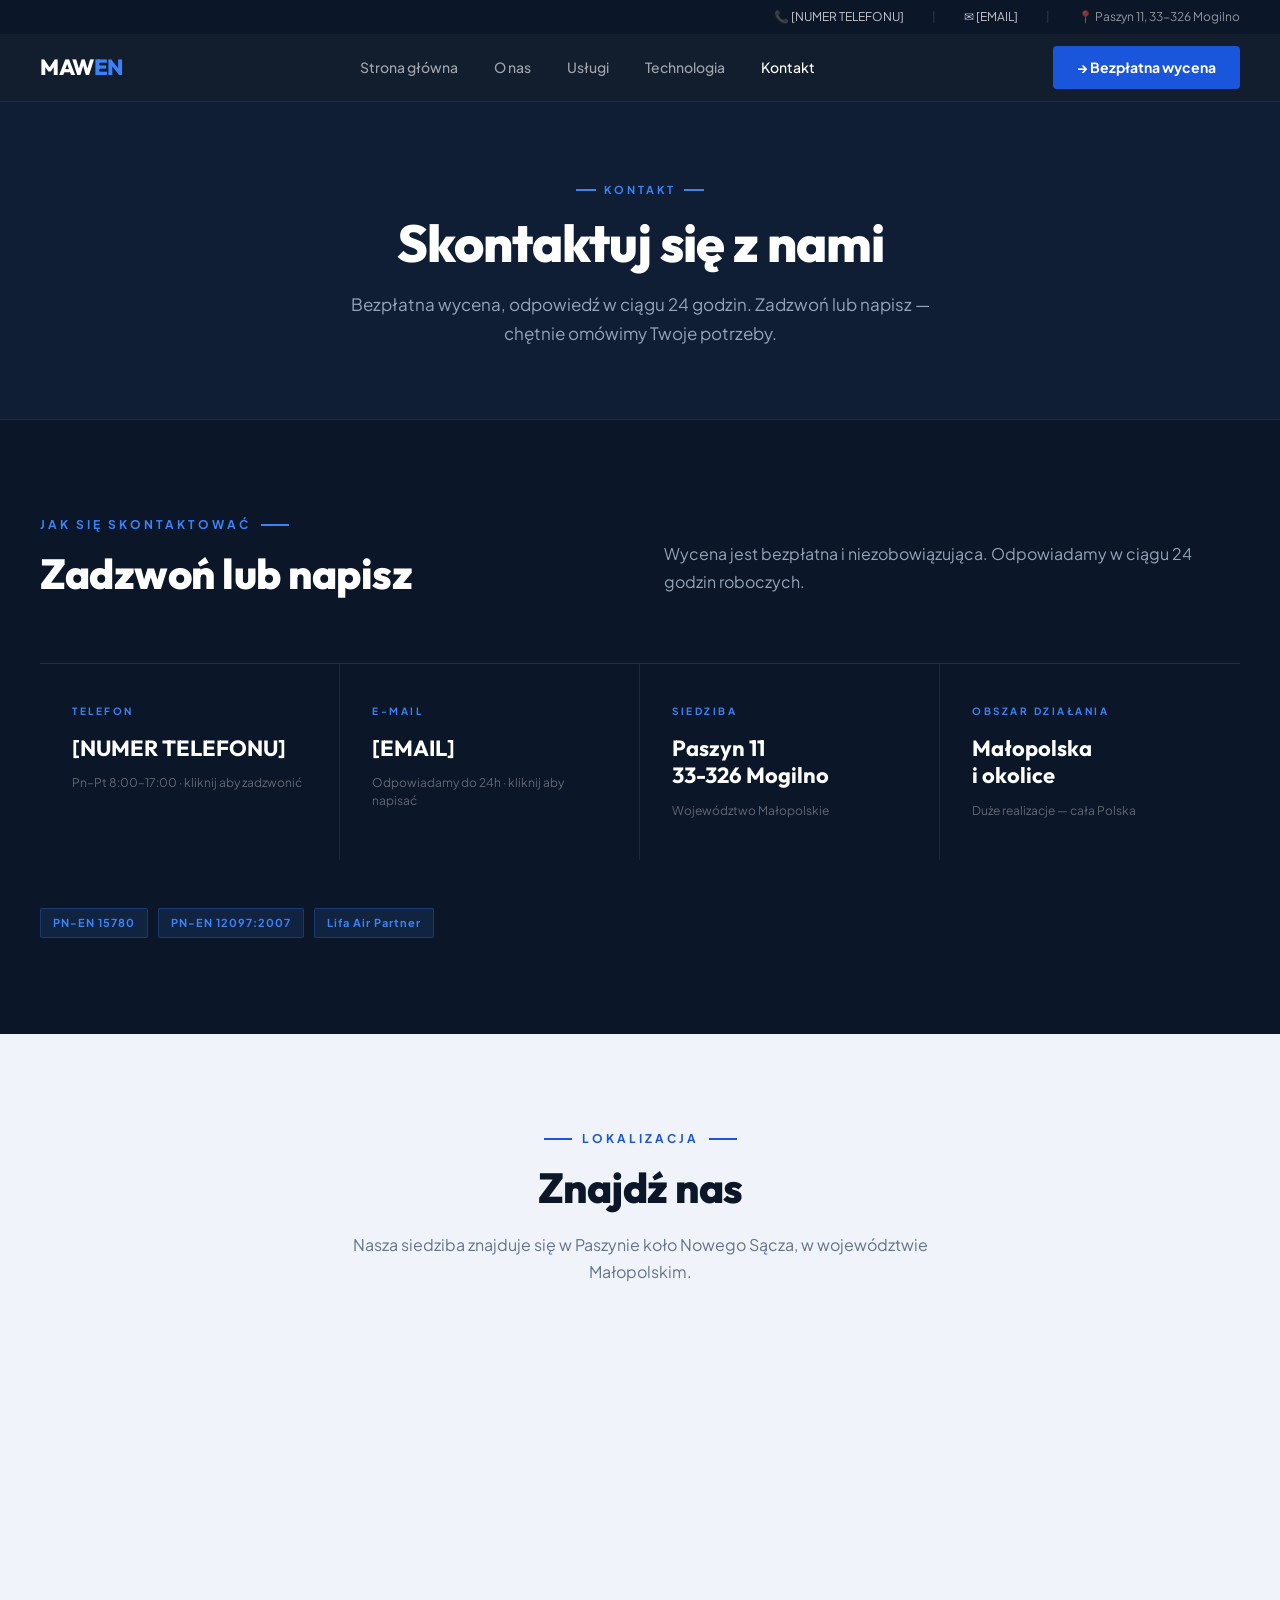
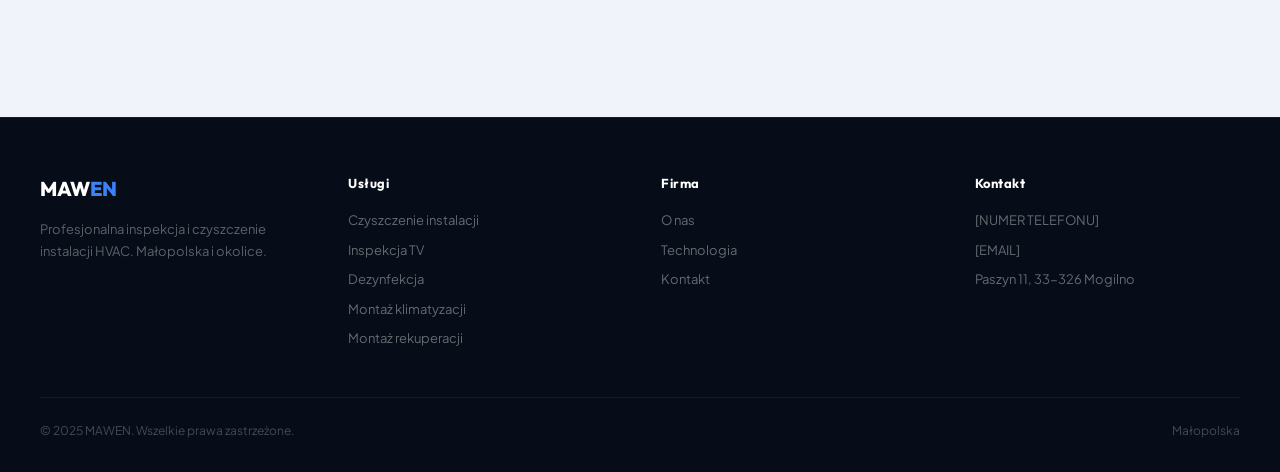
==== kontakt.html @ 99e50eed "Strona MAWEN — statyczna witryna pod GitHub Pages Made-with: Cursor" ====
<!DOCTYPE html>
<html lang="pl">
<head>
<meta charset="UTF-8">
<meta name="viewport" content="width=device-width, initial-scale=1.0">
<title>Kontakt — MAWEN HVAC</title>
<meta name="description" content="Skontaktuj się z MAWEN — bezpłatna wycena czyszczenia instalacji HVAC. Paszyn 11, 33-326 Mogilno. Odpowiadamy w ciągu 24 godzin.">
<link rel="preconnect" href="https://fonts.googleapis.com">
<link href="https://fonts.googleapis.com/css2?family=Outfit:wght@400;700;800;900&family=Plus+Jakarta+Sans:wght@400;500;600;700&display=swap" rel="stylesheet">
<link rel="icon" type="image/svg+xml" href="/favicon.svg">
<link rel="stylesheet" href="styles/site.css">
<style>
.map-wrap { border-radius: 4px; overflow: hidden; }
.map-wrap iframe { width: 100%; height: 400px; border: 0; display: block; }
</style>
</head>
<body>

<div class="topbar">
  <a href="tel:[NUMER TELEFONU]">📞 [NUMER TELEFONU]</a>
  <span class="topbar-sep">|</span>
  <a href="mailto:[EMAIL]">✉ [EMAIL]</a>
  <span class="topbar-sep">|</span>
  <span>📍 Paszyn 11, 33-326 Mogilno</span>
</div>
<nav class="navbar">
  <a href="index.html" class="nav-logo">MAW<span>EN</span></a>
  <div class="nav-links">
    <a href="index.html">Strona główna</a>
    <a href="o-nas.html">O nas</a>
    <a href="uslugi.html">Usługi</a>
    <a href="technologia.html">Technologia</a>
    <a href="kontakt.html" class="active">Kontakt</a>
  </div>
  <a href="#wycena" class="nav-cta">→ Bezpłatna wycena</a>
  <button class="hamburger" onclick="toggleMenu()" aria-label="Menu"><span></span><span></span><span></span></button>
</nav>
<div class="mobile-menu" id="mobile-menu">
  <a href="index.html">Strona główna</a><a href="o-nas.html">O nas</a><a href="uslugi.html">Usługi</a><a href="technologia.html">Technologia</a><a href="kontakt.html">Kontakt</a>
  <a href="#wycena" class="nav-cta">→ Bezpłatna wycena</a>
</div>

<div class="page-hero">
  <div class="page-hero-over">Kontakt</div>
  <h1>Skontaktuj się z nami</h1>
  <p>Bezpłatna wycena, odpowiedź w ciągu 24 godzin. Zadzwoń lub napisz — chętnie omówimy Twoje potrzeby.</p>
</div>

<!-- KONTAKT -->
<section id="wycena" class="section section-dark">
  <div class="section-header-2col" style="margin-bottom:64px">
    <div>
      <div class="section-label">Jak się skontaktować</div>
      <h2>Zadzwoń lub napisz</h2>
    </div>
    <p class="section-intro">Wycena jest bezpłatna i niezobowiązująca. Odpowiadamy w ciągu 24 godzin roboczych.</p>
  </div>

  <div class="kontakt-grid">
    <a href="tel:[NUMER TELEFONU]" class="kontakt-card">
      <div class="kontakt-card-tag">Telefon</div>
      <div class="kontakt-card-val">[NUMER TELEFONU]</div>
      <div class="kontakt-card-hint">Pn–Pt 8:00–17:00 · kliknij aby zadzwonić</div>
    </a>
    <a href="mailto:[EMAIL]?subject=Zapytanie%20o%20wycenę%20HVAC" class="kontakt-card">
      <div class="kontakt-card-tag">E-mail</div>
      <div class="kontakt-card-val">[EMAIL]</div>
      <div class="kontakt-card-hint">Odpowiadamy do 24h · kliknij aby napisać</div>
    </a>
    <div class="kontakt-card kontakt-card--plain">
      <div class="kontakt-card-tag">Siedziba</div>
      <div class="kontakt-card-val">Paszyn 11<br>33-326 Mogilno</div>
      <div class="kontakt-card-hint">Województwo Małopolskie</div>
    </div>
    <div class="kontakt-card kontakt-card--plain">
      <div class="kontakt-card-tag">Obszar działania</div>
      <div class="kontakt-card-val">Małopolska<br>i okolice</div>
      <div class="kontakt-card-hint">Duże realizacje — cała Polska</div>
    </div>
  </div>

  <div class="kontakt-certs">
    <span class="cert-tag">PN-EN 15780</span>
    <span class="cert-tag">PN-EN 12097:2007</span>
    <span class="cert-tag">Lifa Air Partner</span>
  </div>
</section>

<!-- MAPA -->
<section class="section section-light" style="padding-bottom:0">
  <div class="section-label">Lokalizacja</div>
  <h2>Znajdź nas</h2>
  <p class="section-intro" style="margin-bottom:32px">Nasza siedziba znajduje się w Paszynie koło Nowego Sącza, w województwie Małopolskim.</p>
  <div class="map-wrap">
    <iframe
      src="https://www.google.com/maps/embed?pb=!1m18!1m12!1m3!1d19888.0!2d20.68!3d49.63!2m3!1f0!2f0!3f0!3m2!1i1024!2i768!4f13.1!3m3!1m2!1s0x473de537f058a38d%3A0xcb6159b46a26f0c6!2sPaszyn%2C+Polska!5e0!3m2!1spl!2spl!4v1"
      allowfullscreen=""
      loading="lazy"
      referrerpolicy="no-referrer-when-downgrade"
      title="Mapa - MAWEN Paszyn">
    </iframe>
  </div>
</section>

<div style="height:0"></div>

<footer>
  <div class="footer-top">
    <div class="footer-brand"><span class="nav-logo">MAW<span>EN</span></span><p>Profesjonalna inspekcja i czyszczenie instalacji HVAC. Małopolska i okolice.</p></div>
    <div class="footer-col"><h4>Usługi</h4><ul><li><a href="uslugi.html#czyszczenie">Czyszczenie instalacji</a></li><li><a href="uslugi.html#inspekcja">Inspekcja TV</a></li><li><a href="uslugi.html#dezynfekcja">Dezynfekcja</a></li><li><a href="uslugi.html#klimatyzacja">Montaż klimatyzacji</a></li><li><a href="uslugi.html#rekuperacja">Montaż rekuperacji</a></li></ul></div>
    <div class="footer-col"><h4>Firma</h4><ul><li><a href="o-nas.html">O nas</a></li><li><a href="technologia.html">Technologia</a></li><li><a href="kontakt.html">Kontakt</a></li></ul></div>
    <div class="footer-col"><h4>Kontakt</h4><ul><li><a href="tel:[NUMER TELEFONU]">[NUMER TELEFONU]</a></li><li><a href="mailto:[EMAIL]">[EMAIL]</a></li><li>Paszyn 11, 33-326 Mogilno</li></ul></div>
  </div>
  <div class="footer-bottom"><span>© 2025 MAWEN. Wszelkie prawa zastrzeżone.</span><span>Małopolska</span></div>
</footer>
<script>function toggleMenu(){document.getElementById('mobile-menu').classList.toggle('open');}</script>
</body>
</html>
---- styles/site.css ----
/* ===== RESET & BASE ===== */
*, *::before, *::after { box-sizing: border-box; margin: 0; padding: 0; }

:root {
  --navy:       #0b1628;
  --navy2:      #0f1e35;
  --blue:       #1a56db;
  --blue-light: #3b82f6;
  --accent:     #f59e0b;
  --white:      #ffffff;
  --gray:       #94a3b8;
  --light-bg:   #f0f4fa;
  --text-dark:  #0b1628;
  --text-muted: #64748b;
  --font-head:  'Outfit', sans-serif;
  --font-body:  'Plus Jakarta Sans', sans-serif;

  /* Globalny max-width kontenera */
  --max-w: 1200px;
  /* --cx = side padding który centruje treść względem max-w */
  --cx: max(24px, calc((100vw - var(--max-w)) / 2));
}

/* Szersze kontenery na dużych ekranach */
@media (min-width: 1920px) {
  :root { --max-w: 1440px; }
}
@media (min-width: 2400px) {
  :root { --max-w: 1680px; }
}

html { scroll-behavior: smooth; }
body {
  font-family: var(--font-body);
  background: var(--white);
  color: var(--text-dark);
  line-height: 1.5;
  overflow-x: hidden;
}
img { display: block; max-width: 100%; }
a { text-decoration: none; color: inherit; }

/* ===== TOPBAR ===== */
.topbar {
  background: var(--navy);
  padding: 8px var(--cx);
  display: flex;
  justify-content: flex-end;
  gap: 28px;
  align-items: center;
  font-size: 12px;
  color: rgba(255,255,255,0.55);
}
.topbar a { color: rgba(255,255,255,0.75); transition: color .2s; }
.topbar a:hover { color: #fff; }
.topbar-sep { color: rgba(255,255,255,0.15); }

/* ===== NAVBAR ===== */
.navbar {
  position: sticky;
  top: 0;
  z-index: 100;
  background: rgba(11,22,40,0.97);
  backdrop-filter: blur(12px);
  -webkit-backdrop-filter: blur(12px);
  border-bottom: 1px solid rgba(255,255,255,0.07);
  padding: 0 var(--cx);
  height: 68px;
  display: flex;
  align-items: center;
  justify-content: space-between;
}
.nav-logo {
  font-family: var(--font-head);
  font-size: 22px;
  font-weight: 800;
  letter-spacing: -0.5px;
  color: #fff;
}
.nav-logo span { color: var(--blue-light); }
.nav-links {
  display: flex;
  gap: 36px;
  font-size: 14px;
  font-weight: 500;
  color: rgba(255,255,255,0.6);
}
.nav-links a { transition: color .2s; }
.nav-links a:hover, .nav-links a.active { color: #fff; }
.nav-cta {
  background: var(--blue);
  color: #fff;
  font-family: var(--font-body);
  font-size: 14px;
  font-weight: 700;
  padding: 11px 24px;
  border: none;
  cursor: pointer;
  border-radius: 4px;
  transition: background .2s;
  display: inline-block;
}
.nav-cta:hover { background: #1d4ed8; color: #fff; }

/* Hamburger */
.hamburger {
  display: none;
  flex-direction: column;
  gap: 5px;
  cursor: pointer;
  padding: 4px;
  background: none;
  border: none;
}
.hamburger span { display: block; width: 24px; height: 2px; background: #fff; transition: all .3s; }
.mobile-menu {
  display: none;
  position: fixed;
  top: 68px; left: 0; right: 0;
  background: var(--navy);
  border-top: 1px solid rgba(255,255,255,0.1);
  padding: 24px 32px;
  flex-direction: column;
  gap: 20px;
  z-index: 99;
}
.mobile-menu.open { display: flex; }
.mobile-menu a { font-size: 16px; font-weight: 600; color: rgba(255,255,255,0.8); }
.mobile-menu .nav-cta { text-align: center; width: 100%; }

/* ===== HERO ===== */
.hero {
  position: relative;
  min-height: 680px;
  display: flex;
  align-items: center;
  justify-content: center;
  overflow: hidden;
}
.hero-bg {
  position: absolute;
  inset: 0;
  background-size: cover;
  background-position: center;
}
.hero-bg::before {
  content: '';
  position: absolute;
  inset: 0;
  background: linear-gradient(180deg, rgba(11,22,40,0.75) 0%, rgba(11,22,40,0.60) 50%, rgba(11,22,40,0.85) 100%);
}
.hero-bg::after {
  content: '';
  position: absolute;
  inset: 0;
  background-image: url("data:image/svg+xml,%3Csvg width='60' height='70' viewBox='0 0 60 70' fill='none' xmlns='http://www.w3.org/2000/svg'%3E%3Cpath d='M30 1L59 17.5V52.5L30 69L1 52.5V17.5L30 1Z' stroke='rgba(26%2C86%2C219%2C0.07)' stroke-width='1'/%3E%3C/svg%3E");
  background-size: 80px 92px;
}

.hero-content {
  position: relative;
  z-index: 2;
  width: 100%;
  max-width: 760px;
  padding: 100px 24px;
  text-align: center;
  display: flex;
  flex-direction: column;
  align-items: center;
}

.hero-badge {
  display: inline-flex;
  align-items: center;
  gap: 8px;
  background: rgba(26,86,219,0.15);
  border: 1px solid rgba(59,130,246,0.3);
  color: var(--blue-light);
  font-size: 11px;
  font-weight: 700;
  letter-spacing: 2px;
  text-transform: uppercase;
  padding: 6px 16px;
  border-radius: 2px;
  margin-bottom: 24px;
}
.hero-badge::before {
  content: '';
  width: 6px; height: 6px;
  border-radius: 50%;
  background: var(--blue-light);
  animation: blink 2s ease-in-out infinite;
}
@keyframes blink { 0%,100%{opacity:1} 50%{opacity:0.3} }

.hero h1 {
  font-family: var(--font-head);
  font-size: 54px;
  font-weight: 800;
  line-height: 1.0;
  letter-spacing: -1.5px;
  color: #fff;
  margin-bottom: 22px;
}
.hero h1 span { color: var(--blue-light); }
.hero-sub {
  font-size: 16px;
  color: rgba(255,255,255,0.65);
  line-height: 1.7;
  margin-bottom: 36px;
  max-width: 560px;
  text-align: center;
}
.hero-btns { display: flex; gap: 14px; align-items: center; flex-wrap: wrap; justify-content: center; }

/* ===== BUTTONS ===== */
.btn-primary {
  background: var(--blue);
  color: #fff;
  font-family: var(--font-body);
  font-size: 15px;
  font-weight: 700;
  padding: 14px 32px;
  border: none;
  cursor: pointer;
  border-radius: 4px;
  display: inline-flex;
  align-items: center;
  gap: 8px;
  transition: background .2s;
}
.btn-primary:hover { background: #1d4ed8; color: #fff; }

.btn-outline {
  background: transparent;
  color: rgba(255,255,255,0.8);
  font-family: var(--font-body);
  font-size: 15px;
  font-weight: 600;
  padding: 14px 28px;
  border: 1px solid rgba(255,255,255,0.25);
  cursor: pointer;
  border-radius: 4px;
  display: inline-flex;
  align-items: center;
  gap: 8px;
  transition: all .2s;
}
.btn-outline:hover { border-color: rgba(255,255,255,0.5); color: #fff; }

.btn-outline-dark {
  background: transparent;
  color: var(--blue);
  font-family: var(--font-body);
  font-size: 14px;
  font-weight: 700;
  padding: 12px 24px;
  border: 1px solid var(--blue);
  cursor: pointer;
  border-radius: 4px;
  display: inline-flex;
  align-items: center;
  gap: 8px;
  transition: all .2s;
}
.btn-outline-dark:hover { background: var(--blue); color: #fff; }

.btn-accent {
  background: var(--accent);
  color: #1a1a1a;
  font-family: var(--font-body);
  font-size: 15px;
  font-weight: 800;
  padding: 14px 32px;
  border: none;
  cursor: pointer;
  border-radius: 4px;
  display: inline-flex;
  align-items: center;
  gap: 8px;
  transition: background .2s;
}
.btn-accent:hover { background: #d97706; }

/* ===== STATS BAR ===== */
.stats-bar {
  background: var(--blue);
  padding: 0 var(--cx);
  display: grid;
  grid-template-columns: repeat(4, 1fr);
}
.stat-item {
  padding: 24px 0 24px 32px;
  border-right: 1px solid rgba(255,255,255,0.15);
  display: flex;
  align-items: center;
  gap: 16px;
}
.stat-item:first-child { padding-left: 0; }
.stat-item:last-child { border-right: none; }
.stat-num {
  font-family: var(--font-head);
  font-size: 28px;
  font-weight: 800;
  color: #fff;
  letter-spacing: -0.5px;
  white-space: nowrap;
}
.stat-label { font-size: 12px; font-weight: 500; color: rgba(255,255,255,0.7); line-height: 1.4; }

/* ===== SECTIONS ===== */
/* Sekcje używają --cx jako padding boczny — content automatycznie centruje się w max-w */
.section {
  padding: 96px var(--cx);
}
.section-dark  { background: var(--navy); color: #fff; }
.section-light { background: var(--light-bg); }
.section-white { background: #fff; }

.section-label {
  font-size: 12px;
  font-weight: 700;
  letter-spacing: 3px;
  text-transform: uppercase;
  color: var(--blue);
  margin-bottom: 16px;
  display: flex;
  align-items: center;
  justify-content: center;
  gap: 10px;
}
.section-label::before,
.section-label::after { content: ''; display: block; width: 28px; height: 2px; background: currentColor; }
.section-dark .section-label { color: var(--blue-light); }

.section h2 {
  font-family: var(--font-head);
  font-size: 42px;
  font-weight: 800;
  letter-spacing: -0.5px;
  margin: 0 auto 18px;
  line-height: 1.15;
  color: var(--text-dark);
  text-align: center;
  max-width: 760px;
}
.section-dark h2 { color: #fff; }
.section h2 span { color: var(--blue-light); }

.section-intro {
  font-size: 16px;
  color: var(--text-muted);
  margin: 0 auto 56px;
  max-width: 620px;
  line-height: 1.7;
  text-align: center;
}
.section-dark .section-intro { color: var(--gray); }

/* ===== FEATURE ROWS ===== */
.feature-rows { display: flex; flex-direction: column; }
.feature-row {
  display: grid;
  grid-template-columns: 64px 220px 1fr;
  gap: 32px;
  padding: 28px 0;
  border-bottom: 1px solid rgba(255,255,255,0.07);
  align-items: start;
}
.feature-row:first-child { border-top: 1px solid rgba(255,255,255,0.07); }
.feature-row-light { border-bottom-color: #e2e8f0; }
.feature-row-light:first-child { border-top-color: #e2e8f0; }
.feature-row-light:hover { background: rgba(26,86,219,0.02); }

.feature-num {
  font-family: var(--font-head);
  font-size: 11px;
  font-weight: 700;
  color: var(--blue-light);
  letter-spacing: 2px;
  padding-top: 3px;
}
.feature-row-light .feature-num { color: var(--blue); }

.feature-title {
  font-family: var(--font-head);
  font-size: 17px;
  font-weight: 700;
  color: #fff;
  line-height: 1.2;
}
.feature-row-light .feature-title { color: var(--text-dark); }

.feature-body { font-size: 13px; color: var(--gray); line-height: 1.7; }
.feature-row-light .feature-body { color: var(--text-muted); }

.feature-rows-2col .feature-row { grid-template-columns: 64px 1fr; }

/* ===== SERVICES OVERVIEW (strona główna) ===== */
.svc-list { display: flex; flex-direction: column; }
.svc-item {
  display: grid;
  grid-template-columns: 1fr auto;
  align-items: center;
  padding: 22px 0;
  border-bottom: 1px solid rgba(0,0,0,0.07);
  gap: 24px;
  cursor: pointer;
  transition: background .15s;
}
.svc-item:first-child { border-top: 1px solid rgba(0,0,0,0.07); }
.svc-item-dark { border-bottom-color: rgba(255,255,255,0.07); }
.svc-item-dark:first-child { border-top-color: rgba(255,255,255,0.07); }

.svc-item-left {
  display: grid;
  grid-template-columns: 44px 1fr;
  align-items: start;
  gap: 20px;
}
.svc-item-index {
  font-family: var(--font-head);
  font-size: 11px;
  font-weight: 700;
  color: var(--blue);
  letter-spacing: 2px;
  padding-top: 3px;
}
.svc-item-dark .svc-item-index { color: var(--blue-light); }
.svc-item-name {
  font-family: var(--font-head);
  font-size: 18px;
  font-weight: 700;
  color: var(--text-dark);
  margin-bottom: 4px;
}
.svc-item-dark .svc-item-name { color: #fff; }
.svc-item-desc { font-size: 13px; color: var(--text-muted); line-height: 1.6; }
.svc-item-dark .svc-item-desc { color: var(--gray); }
.svc-item-arrow {
  font-size: 13px;
  font-weight: 700;
  color: var(--blue);
  white-space: nowrap;
  opacity: 0;
  transition: opacity .2s;
}
.svc-item:hover .svc-item-arrow { opacity: 1; }
.svc-item-dark .svc-item-arrow { color: var(--blue-light); }

/* ===== SERVICE CARDS (podstrona usługi) ===== */
.svc-icon { font-size: 24px; margin-bottom: 10px; }

.svc-card h3 { font-family: var(--font-head); font-size: 16px; font-weight: 700; color: var(--text-dark); margin-bottom: 8px; }
.svc-card p { font-size: 13px; color: var(--text-muted); line-height: 1.65; }

.svc-card-dark h3 { font-family: var(--font-head); font-size: 16px; font-weight: 700; color: #fff; margin-bottom: 8px; }
.svc-card-dark p { font-size: 13px; color: var(--gray); line-height: 1.65; }

/* ===== GRIDS ===== */
.svc-grid   { display: grid; grid-template-columns: repeat(4, 1fr); gap: 20px; }
.svc-grid-3 { display: grid; grid-template-columns: repeat(3, 1fr); gap: 20px; }
.svc-grid-2 { display: grid; grid-template-columns: repeat(2, 1fr); gap: 20px; }

/* ===== VALUES (o-nas) ===== */
.values-list { display: flex; flex-direction: column; }
.value-row {
  display: grid;
  grid-template-columns: 220px 1fr;
  gap: 40px;
  padding: 24px 0;
  border-bottom: 1px solid rgba(255,255,255,0.07);
  align-items: start;
}
.value-row:first-child { border-top: 1px solid rgba(255,255,255,0.07); }
.value-head { font-family: var(--font-head); font-size: 16px; font-weight: 700; color: #fff; }
.value-head small {
  display: block;
  font-family: var(--font-body);
  font-size: 11px;
  font-weight: 700;
  letter-spacing: 2px;
  text-transform: uppercase;
  color: var(--blue-light);
  margin-bottom: 6px;
}
.value-text { font-size: 13px; color: var(--gray); line-height: 1.7; }

/* Objects - 2-col */
.obj-list { display: grid; grid-template-columns: 1fr 1fr; }
.obj-row { padding: 28px 0; border-bottom: 1px solid rgba(255,255,255,0.07); }
.obj-row:nth-child(odd)  { padding-right: 40px; border-right: 1px solid rgba(255,255,255,0.07); }
.obj-row:nth-child(even) { padding-left: 40px; }
.obj-row:nth-last-child(-n+2) { border-bottom: none; }
.obj-row-label { font-size: 11px; font-weight: 700; letter-spacing: 2px; text-transform: uppercase; color: var(--blue-light); margin-bottom: 8px; }
.obj-row h3 { font-family: var(--font-head); font-size: 18px; font-weight: 700; color: #fff; margin-bottom: 6px; }
.obj-row p { font-size: 13px; color: var(--gray); line-height: 1.6; }

/* ===== TECH SPECS (technologia) ===== */
.tech-rows { display: flex; flex-direction: column; margin-top: 8px; }
.tech-row {
  display: grid;
  grid-template-columns: 200px 1fr 1fr;
  gap: 32px;
  padding: 24px 0;
  border-bottom: 1px solid rgba(255,255,255,0.07);
  align-items: start;
}
.tech-row:first-child { border-top: 1px solid rgba(255,255,255,0.07); }
.tech-row-name { font-family: var(--font-head); font-size: 15px; font-weight: 700; color: #fff; display: flex; align-items: center; gap: 10px; }
.tech-row-name span { font-size: 20px; }
.tech-row-desc { font-size: 13px; color: var(--gray); line-height: 1.65; }
.tech-row-specs { list-style: none; display: flex; flex-direction: column; gap: 6px; }
.tech-row-specs li { font-size: 12px; color: rgba(255,255,255,0.45); display: flex; align-items: center; gap: 8px; }
.tech-row-specs li::before { content: ''; width: 4px; height: 4px; border-radius: 50%; background: var(--blue-light); flex-shrink: 0; }

/* ===== NORM ROWS ===== */
.norm-rows { display: flex; flex-direction: column; }
.norm-row {
  display: grid;
  grid-template-columns: 180px 1fr 1fr;
  gap: 48px;
  padding: 32px 0;
  border-bottom: 1px solid #e2e8f0;
  align-items: start;
}
.norm-row:first-child { border-top: 1px solid #e2e8f0; }
.norm-row-id { font-family: var(--font-head); font-size: 20px; font-weight: 800; color: var(--blue); letter-spacing: -0.3px; line-height: 1.2; }
.norm-row h3 { font-family: var(--font-head); font-size: 15px; font-weight: 700; color: var(--text-dark); margin-bottom: 8px; }
.norm-row p { font-size: 13px; color: var(--text-muted); line-height: 1.65; }

/* ===== STEPS ===== */
.steps {
  display: grid;
  grid-template-columns: repeat(4, 1fr);
  border-top: 1px solid rgba(0,0,0,0.08);
}
.steps::before { display: none; }
.step {
  padding: 28px 28px 28px 0;
  border-right: 1px solid rgba(0,0,0,0.08);
}
.step:last-child  { border-right: none; }
.step:first-child { padding-left: 0; }
.step:not(:first-child) { padding-left: 28px; }
.step-num {
  font-family: var(--font-head);
  font-size: 11px;
  font-weight: 700;
  letter-spacing: 3px;
  color: var(--blue);
  margin-bottom: 14px;
  display: block;
  background: none;
  border-radius: 0;
  width: auto; height: auto;
}
.step h3 { font-family: var(--font-head); font-size: 15px; font-weight: 700; color: var(--text-dark); margin-bottom: 8px; }
.step p  { font-size: 13px; color: var(--text-muted); line-height: 1.65; }

.section-dark .steps   { border-top-color: rgba(255,255,255,0.07); }
.section-dark .step    { border-right-color: rgba(255,255,255,0.07); }
.section-dark .step-num { color: var(--blue-light); }
.section-dark .step h3  { color: #fff; }
.section-dark .step p   { color: var(--gray); }
.section-white .steps  { border-top-color: #e2e8f0; }
.section-white .step   { border-right-color: #e2e8f0; }
.section-light .steps  { border-top-color: #dde6f0; }
.section-light .step   { border-right-color: #dde6f0; }

/* ===== SPLIT (pół-na-pół) ===== */
.split {
  display: grid;
  grid-template-columns: 1fr 1fr;
}
.split-img {
  background-size: cover;
  background-position: center;
  position: relative;
  min-height: 480px;
}
.split-img-r::after {
  content: '';
  position: absolute; inset: 0;
  background: linear-gradient(to right, transparent 60%, var(--navy) 100%);
}
.split-img-l::after {
  content: '';
  position: absolute; inset: 0;
  background: linear-gradient(to left, transparent 60%, var(--navy) 100%);
}
.split-content {
  padding: 72px clamp(32px, 5vw, 72px);
  display: flex;
  flex-direction: column;
  justify-content: center;
  background: var(--navy);
}
.split-content h2 { font-family: var(--font-head); font-size: 34px; font-weight: 800; color: #fff; letter-spacing: -0.5px; margin-bottom: 16px; line-height: 1.15; text-align: left; max-width: none; }
.split-content h2 span { color: var(--blue-light); }
.split-content .section-label { justify-content: flex-start; }
.split-content .section-label::before { display: none; }
.split-content-light { background: var(--light-bg); }
.split-content-light h2 { color: var(--text-dark); }
.split-content-light .section-label { color: var(--blue); }
.split-content-light p { color: var(--text-muted); }

/* ===== CERT TAGS ===== */
.cert-row { display: flex; gap: 10px; flex-wrap: wrap; margin-bottom: 28px; }
.cert-tag {
  background: rgba(59,130,246,0.12);
  border: 1px solid rgba(59,130,246,0.25);
  color: var(--blue-light);
  font-size: 11px; font-weight: 700;
  letter-spacing: 1px;
  padding: 6px 12px;
  border-radius: 2px;
}

/* ===== VALUES GRID ===== */
.values-grid { display: grid; grid-template-columns: repeat(3, 1fr); gap: 16px; }
.value-card {
  background: rgba(255,255,255,0.04);
  border: 1px solid rgba(255,255,255,0.08);
  border-left: 3px solid var(--blue-light);
  padding: 24px; border-radius: 4px;
}
.value-card h3 { font-family: var(--font-head); font-size: 15px; font-weight: 700; color: #fff; margin-bottom: 8px; }
.value-card p { font-size: 13px; color: var(--gray); line-height: 1.6; }

/* ===== OBJECTS GRID ===== */
.obj-grid { display: grid; grid-template-columns: repeat(4, 1fr); gap: 16px; }
.obj-card {
  background: rgba(255,255,255,0.04);
  border: 1px solid rgba(255,255,255,0.08);
  padding: 28px 24px; border-radius: 4px;
  text-align: center;
  transition: background .2s;
}
.obj-card:hover { background: rgba(255,255,255,0.07); }
.obj-icon { font-size: 32px; margin-bottom: 14px; }
.obj-card h3 { font-family: var(--font-head); font-size: 15px; font-weight: 700; color: #fff; margin-bottom: 6px; }
.obj-card p { font-size: 13px; color: var(--gray); }

/* ===== SPEC LIST ===== */
.spec-list { list-style: none; display: flex; flex-direction: column; gap: 10px; }
.spec-list li { font-size: 14px; color: var(--gray); display: flex; align-items: flex-start; gap: 10px; line-height: 1.55; }
.spec-list li::before { content: '▸'; color: var(--blue-light); font-size: 10px; margin-top: 3px; flex-shrink: 0; }

/* ===== TRUST BAR ===== */
.trust-bar {
  background: #fff;
  border-bottom: 1px solid #e8eef6;
  padding: 20px var(--cx);
  display: flex;
  align-items: center;
  justify-content: center;
  gap: 0;
  flex-wrap: wrap;
}
.trust-item {
  display: flex;
  align-items: center;
  gap: 10px;
  padding: 8px 40px;
  border-right: 1px solid #e2e8f0;
}
.trust-item:last-child { border-right: none; }
.trust-item-tag {
  font-size: 10px;
  font-weight: 700;
  letter-spacing: 2px;
  text-transform: uppercase;
  color: var(--blue);
}
.trust-item-name {
  font-family: var(--font-head);
  font-size: 14px;
  font-weight: 700;
  color: var(--text-dark);
}

/* ===== SECTION HEADER 2-COL ===== */
/* Nagłówek sekcji w 2 kolumnach — tytuł po lewej, intro po prawej */
.section-header-2col {
  display: grid;
  grid-template-columns: 1fr 1fr;
  gap: 48px;
  align-items: end;
  margin-bottom: 56px;
}
.section-header-2col .section-label {
  justify-content: flex-start;
  margin-bottom: 16px;
}
.section-header-2col .section-label::before { display: none; }
.section-header-2col h2 {
  text-align: left;
  margin: 0;
  max-width: none;
}
.section-header-2col .section-intro {
  text-align: left;
  margin: 0;
  max-width: none;
  align-self: end;
  padding-bottom: 4px;
}
.section-dark .section-header-2col .section-intro { color: var(--gray); }

/* ===== CTA BAND ===== */
.cta-band {
  background: var(--navy);
  padding: 100px var(--cx);
  text-align: center;
  position: relative;
  overflow: hidden;
}
/* duże liczby w tle jako dekoracja */
.cta-band::before {
  content: '24h';
  position: absolute;
  right: -40px; top: 50%;
  transform: translateY(-50%);
  font-family: var(--font-head);
  font-size: 320px;
  font-weight: 900;
  color: rgba(255,255,255,0.03);
  line-height: 1;
  pointer-events: none;
  user-select: none;
}
.cta-band::after {
  content: '';
  position: absolute;
  left: 50%; top: 0; bottom: 0;
  width: 1px;
  background: linear-gradient(to bottom, transparent, rgba(59,130,246,0.2), transparent);
  pointer-events: none;
}
.cta-content {
  max-width: 680px;
  margin: 0 auto;
  position: relative;
  z-index: 1;
  padding: 0;
}
.cta-content h2 {
  font-family: var(--font-head);
  font-size: 52px; font-weight: 800;
  color: #fff; letter-spacing: -1px;
  margin: 0 auto 20px; line-height: 1.05;
  text-align: center; max-width: none;
}
.cta-content h2 span { color: var(--accent); }
.cta-content p { font-size: 16px; color: rgba(255,255,255,0.5); line-height: 1.7; margin: 0 auto 40px; max-width: 480px; text-align: center; }
.cta-btns { display: flex; gap: 12px; flex-wrap: wrap; justify-content: center; }
.cta-image { display: none; }

/* ===== PAGE HERO ===== */
.page-hero {
  background: var(--navy2);
  padding: 80px var(--cx) 72px;
  border-bottom: 1px solid rgba(255,255,255,0.07);
  display: flex;
  flex-direction: column;
  align-items: center;
  text-align: center;
}
.page-hero-over {
  font-size: 11px; font-weight: 700;
  letter-spacing: 3px; text-transform: uppercase;
  color: var(--blue-light);
  margin-bottom: 16px;
  display: flex; align-items: center; justify-content: center; gap: 8px;
}
.page-hero-over::before, .page-hero-over::after { content: ''; display: block; width: 20px; height: 2px; background: var(--blue-light); }
.page-hero h1 {
  font-family: var(--font-head);
  font-size: 52px; font-weight: 800;
  color: #fff; letter-spacing: -1px;
  margin-bottom: 18px; line-height: 1.1;
  max-width: 800px;
}
.page-hero p { font-size: 17px; color: var(--gray); max-width: 600px; line-height: 1.7; }

/* ===== SERVICE DETAIL ===== */
.svc-detail { display: grid; grid-template-columns: 1fr 1fr; gap: 56px; align-items: start; }
.svc-detail-text h2 { font-family: var(--font-head); font-size: 32px; font-weight: 800; color: #fff; letter-spacing: -0.5px; margin-bottom: 14px; }
.svc-detail-text p { font-size: 14px; color: var(--gray); line-height: 1.75; margin-bottom: 20px; }

/* ===== CONTACT ===== */
.kontakt-grid {
  display: grid;
  grid-template-columns: repeat(4, 1fr);
  border-top: 1px solid rgba(255,255,255,0.1);
  margin-bottom: 48px;
}
.kontakt-card {
  padding: 40px 32px;
  border-right: 1px solid rgba(255,255,255,0.08);
  text-decoration: none;
  display: block;
  transition: background .2s;
}
.kontakt-card:last-child { border-right: none; }
a.kontakt-card:hover { background: rgba(255,255,255,0.04); }
.kontakt-card--plain { cursor: default; }
.kontakt-card-tag {
  font-size: 10px; font-weight: 700; letter-spacing: 2.5px;
  text-transform: uppercase; color: var(--blue-light);
  margin-bottom: 16px; display: block;
}
.kontakt-card-val {
  font-family: var(--font-head);
  font-size: 22px; font-weight: 700; color: #fff;
  line-height: 1.25; margin-bottom: 12px;
}
.kontakt-card-hint {
  font-size: 12px; color: rgba(255,255,255,0.35); line-height: 1.5;
}
.kontakt-certs { display: flex; gap: 10px; flex-wrap: wrap; }

.map-wrap { border-radius: 4px; overflow: hidden; height: 400px; }
.map-wrap iframe { width: 100%; height: 100%; border: 0; }

/* ===== NORM CARDS ===== */
.norm-grid { display: grid; grid-template-columns: repeat(3, 1fr); gap: 20px; }
.norm-card {
  background: #fff;
  border: 1px solid #e2e8f0;
  border-top: 4px solid var(--blue);
  border-radius: 4px; padding: 32px;
}
.norm-id { font-family: var(--font-head); font-size: 20px; font-weight: 800; color: var(--blue); margin-bottom: 6px; letter-spacing: -0.3px; }
.norm-card h3 { font-family: var(--font-head); font-size: 15px; font-weight: 700; color: var(--text-dark); margin-bottom: 12px; }
.norm-card p { font-size: 13px; color: var(--text-muted); line-height: 1.65; }

/* ===== TECH CARDS ===== */
.tech-grid { display: grid; grid-template-columns: repeat(4, 1fr); gap: 16px; }
.tech-card {
  background: rgba(255,255,255,0.04);
  border: 1px solid rgba(255,255,255,0.08);
  padding: 24px; border-radius: 4px;
  border-top: 3px solid var(--blue-light);
}
.tech-card h3 { font-family: var(--font-head); font-size: 15px; font-weight: 700; color: #fff; margin-bottom: 12px; }
.tech-card ul { list-style: none; display: flex; flex-direction: column; gap: 7px; }
.tech-card li { font-size: 13px; color: var(--gray); display: flex; align-items: flex-start; gap: 8px; }
.tech-card li::before { content: '▸'; color: var(--blue-light); font-size: 9px; margin-top: 3px; flex-shrink: 0; }

/* ===== FOOTER ===== */
footer {
  background: #060d18;
  padding: 56px var(--cx) 32px;
  border-top: 1px solid rgba(255,255,255,0.06);
}
.footer-top { display: grid; grid-template-columns: 260px 1fr 1fr 1fr; gap: 48px; margin-bottom: 48px; }
.footer-brand .nav-logo { margin-bottom: 14px; display: block; font-size: 20px; }
.footer-brand p { font-size: 13px; color: rgba(255,255,255,0.35); line-height: 1.7; }
.footer-col h4 { font-family: var(--font-head); font-size: 13px; font-weight: 700; color: #fff; letter-spacing: 0.5px; margin-bottom: 18px; }
.footer-col ul { list-style: none; display: flex; flex-direction: column; gap: 10px; }
.footer-col li, .footer-col a { font-size: 13px; color: rgba(255,255,255,0.38); transition: color .2s; }
.footer-col a:hover, .footer-col li:hover { color: rgba(255,255,255,0.75); }
.footer-bottom {
  border-top: 1px solid rgba(255,255,255,0.06);
  padding-top: 24px;
  display: flex; justify-content: space-between; align-items: center;
  font-size: 12px; color: rgba(255,255,255,0.25);
}

/* ===== LINK HELPER ===== */
.svc-link { font-size: 13px; font-weight: 700; color: var(--blue); display: inline-flex; align-items: center; gap: 4px; transition: gap .2s; }
.svc-link:hover { gap: 8px; }

/* ===== ANIMATIONS ===== */
@keyframes fadeInUp { from{opacity:0;transform:translateY(24px)} to{opacity:1;transform:translateY(0)} }
.hero-badge { animation: fadeInUp .5s ease both; }
.hero h1    { animation: fadeInUp .5s .1s ease both; }
.hero-sub   { animation: fadeInUp .5s .2s ease both; }
.hero-btns  { animation: fadeInUp .5s .3s ease both; }

/* ===== RESPONSIVE — tablet (≤1024px) ===== */
@media (max-width: 1024px) {
  .hero { min-height: 600px; }
  .hero h1 { font-size: 48px; }
  .section-header-2col { grid-template-columns: 1fr; gap: 12px; }
  .cta-content h2 { font-size: 38px; }
  .trust-item { padding: 8px 24px; }
  .svc-grid   { grid-template-columns: repeat(2, 1fr); }
  .svc-grid-3 { grid-template-columns: repeat(2, 1fr); }
  .feature-row { grid-template-columns: 64px 1fr; }
  .feature-row .feature-body { display: none; }
  .tech-row { grid-template-columns: 160px 1fr; }
  .tech-row .tech-row-specs { display: none; }
  .norm-row { grid-template-columns: 140px 1fr; }
  .value-row { grid-template-columns: 160px 1fr; }
  .steps { grid-template-columns: repeat(2, 1fr); }
  .step:nth-child(2n) { border-right: none; }
  .step:nth-child(n+3) { border-top: 1px solid rgba(0,0,0,0.08); padding-top: 28px; }
  .section-dark .step:nth-child(n+3) { border-top-color: rgba(255,255,255,0.07); }
  .footer-top { grid-template-columns: 1fr 1fr; gap: 32px; }
  .cta-band { grid-template-columns: 1fr; }
  .cta-image { min-height: 240px; }
  .kontakt-grid { grid-template-columns: repeat(2, 1fr); }
  .tech-grid { grid-template-columns: repeat(2, 1fr); }
}

/* ===== RESPONSIVE — mobile (≤768px) ===== */
@media (max-width: 768px) {
  .topbar { display: none; }
  .nav-links, .nav-cta { display: none; }
  .hamburger { display: flex; }

  .section { padding: 56px 20px; }
  .section h2 { font-size: 28px; letter-spacing: -0.3px; }
  .section-intro { font-size: 15px; margin-bottom: 36px; }

  .hero-content { padding: 56px 20px 56px 20px; max-width: 100%; }
  .hero h1 { font-size: 36px; letter-spacing: -0.5px; }

  .stats-bar { grid-template-columns: repeat(2, 1fr); padding: 0; }
  .stat-item { padding: 16px 12px; }
  .stat-item:first-child { padding-left: 12px; }
  .stat-num { font-size: 22px; }

  .svc-grid, .svc-grid-3, .svc-grid-2 { grid-template-columns: 1fr; }

  .feature-row { grid-template-columns: 48px 1fr; gap: 16px; }
  .feature-row .feature-body { display: block; grid-column: 2; }

  .svc-item-left { grid-template-columns: 36px 1fr; gap: 12px; }
  .svc-item-name { font-size: 15px; }
  .svc-item-arrow { display: none; }

  .tech-row { grid-template-columns: 1fr; gap: 8px; }
  .tech-row-name { font-size: 14px; }
  .tech-row .tech-row-specs { display: flex; flex-direction: row; flex-wrap: wrap; gap: 6px 16px; }

  .norm-row { grid-template-columns: 1fr; gap: 8px; padding: 20px 0; }
  .value-row { grid-template-columns: 1fr; gap: 6px; padding: 20px 0; }

  .obj-list { grid-template-columns: 1fr; }
  .obj-row:nth-child(odd)  { border-right: none; padding-right: 0; }
  .obj-row:nth-child(even) { padding-left: 0; }

  .split { grid-template-columns: 1fr; }
  .split-img { min-height: 220px; }
  .split-content { padding: 48px 20px; }
  .split-content h2 { font-size: 26px; }

  .steps { grid-template-columns: 1fr; }
  .step { border-right: none !important; border-top: 1px solid rgba(0,0,0,0.08); padding: 20px 0 !important; }
  .step:first-child { border-top: none; }
  .section-dark .step { border-top-color: rgba(255,255,255,0.07) !important; }

  .footer-top { grid-template-columns: 1fr; gap: 28px; }
  footer { padding: 40px 20px 24px; }

  .page-hero { padding: 48px 20px 36px; }
  .page-hero h1 { font-size: 32px; }
  .page-hero p { font-size: 15px; }

  .cta-band { padding: 64px 20px; }
  .cta-content h2 { font-size: 28px; }
  .trust-bar { gap: 0; }
  .trust-item { padding: 10px 16px; border-right: none; border-bottom: 1px solid #e2e8f0; width: 50%; justify-content: center; text-align: center; }
  .trust-item:nth-child(odd) { border-right: 1px solid #e2e8f0; }
  .trust-item:last-child, .trust-item:nth-last-child(2):nth-child(odd) { border-bottom: none; }
  .hero { min-height: 580px; }

  .form-row { grid-template-columns: 1fr; }
  .svc-detail { grid-template-columns: 1fr; gap: 32px; }

  .values-grid { grid-template-columns: 1fr; }
  .norm-grid { grid-template-columns: 1fr; }
  .tech-grid { grid-template-columns: 1fr; }
  .obj-grid { grid-template-columns: repeat(2, 1fr); }
}
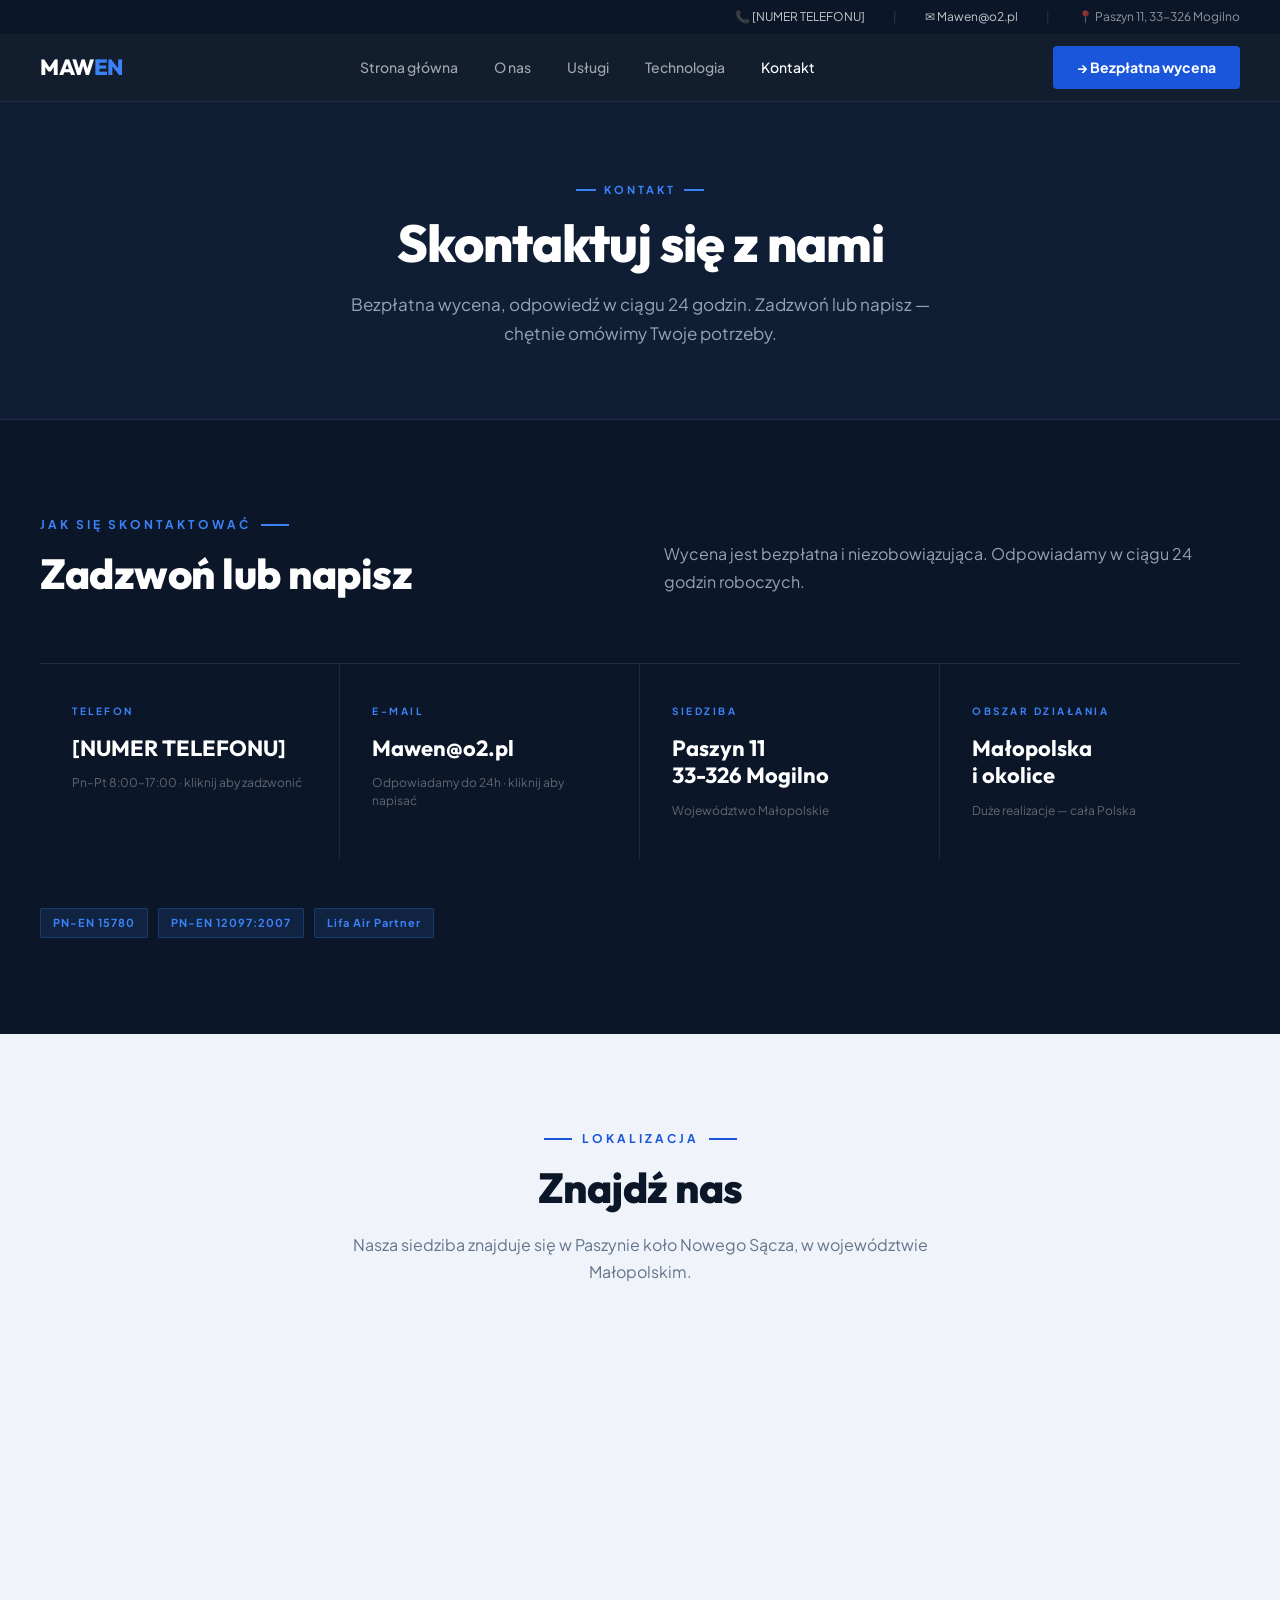
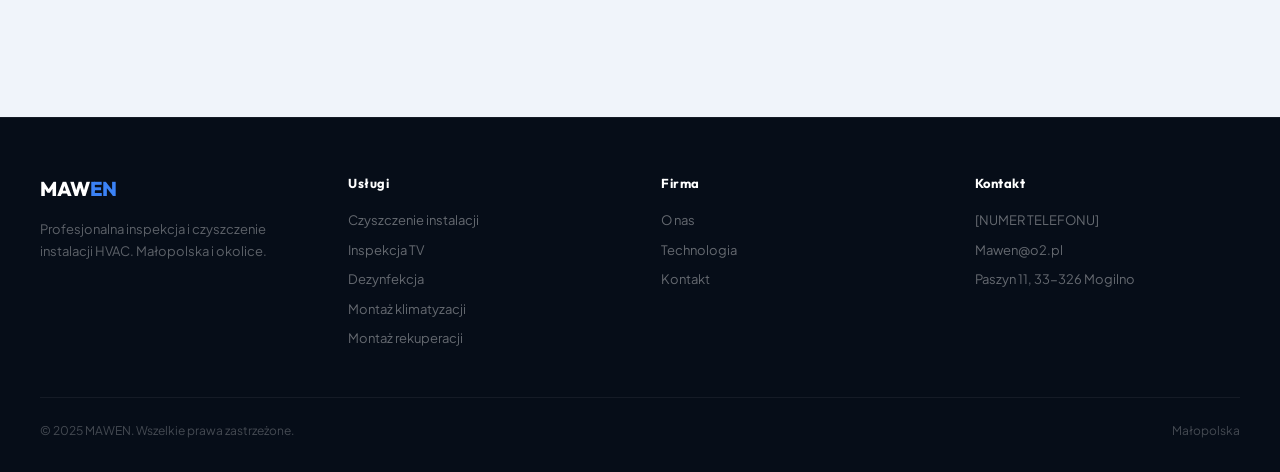
==== commit 7dccaaa4: "aktualizacja e-mail" ====
--- a/kontakt.html
+++ b/kontakt.html
@@ -7,7 +7,7 @@
 <meta name="description" content="Skontaktuj się z MAWEN — bezpłatna wycena czyszczenia instalacji HVAC. Paszyn 11, 33-326 Mogilno. Odpowiadamy w ciągu 24 godzin.">
 <link rel="preconnect" href="https://fonts.googleapis.com">
 <link href="https://fonts.googleapis.com/css2?family=Outfit:wght@400;700;800;900&family=Plus+Jakarta+Sans:wght@400;500;600;700&display=swap" rel="stylesheet">
-<link rel="icon" type="image/svg+xml" href="/favicon.svg">
+<link rel="icon" type="image/svg+xml" href="favicon.svg">
 <link rel="stylesheet" href="styles/site.css">
 <style>
 .map-wrap { border-radius: 4px; overflow: hidden; }
@@ -19,7 +19,7 @@
 <div class="topbar">
   <a href="tel:[NUMER TELEFONU]">📞 [NUMER TELEFONU]</a>
   <span class="topbar-sep">|</span>
-  <a href="mailto:[EMAIL]">✉ [EMAIL]</a>
+  <a href="mailto:Mawen@o2.pl">✉ Mawen@o2.pl</a>
   <span class="topbar-sep">|</span>
   <span>📍 Paszyn 11, 33-326 Mogilno</span>
 </div>
@@ -62,9 +62,9 @@
       <div class="kontakt-card-val">[NUMER TELEFONU]</div>
       <div class="kontakt-card-hint">Pn–Pt 8:00–17:00 · kliknij aby zadzwonić</div>
     </a>
-    <a href="mailto:[EMAIL]?subject=Zapytanie%20o%20wycenę%20HVAC" class="kontakt-card">
+    <a href="mailto:Mawen@o2.pl?subject=Zapytanie%20o%20wycenę%20HVAC" class="kontakt-card">
       <div class="kontakt-card-tag">E-mail</div>
-      <div class="kontakt-card-val">[EMAIL]</div>
+      <div class="kontakt-card-val">Mawen@o2.pl</div>
       <div class="kontakt-card-hint">Odpowiadamy do 24h · kliknij aby napisać</div>
     </a>
     <div class="kontakt-card kontakt-card--plain">
@@ -109,7 +109,7 @@
     <div class="footer-brand"><span class="nav-logo">MAW<span>EN</span></span><p>Profesjonalna inspekcja i czyszczenie instalacji HVAC. Małopolska i okolice.</p></div>
     <div class="footer-col"><h4>Usługi</h4><ul><li><a href="uslugi.html#czyszczenie">Czyszczenie instalacji</a></li><li><a href="uslugi.html#inspekcja">Inspekcja TV</a></li><li><a href="uslugi.html#dezynfekcja">Dezynfekcja</a></li><li><a href="uslugi.html#klimatyzacja">Montaż klimatyzacji</a></li><li><a href="uslugi.html#rekuperacja">Montaż rekuperacji</a></li></ul></div>
     <div class="footer-col"><h4>Firma</h4><ul><li><a href="o-nas.html">O nas</a></li><li><a href="technologia.html">Technologia</a></li><li><a href="kontakt.html">Kontakt</a></li></ul></div>
-    <div class="footer-col"><h4>Kontakt</h4><ul><li><a href="tel:[NUMER TELEFONU]">[NUMER TELEFONU]</a></li><li><a href="mailto:[EMAIL]">[EMAIL]</a></li><li>Paszyn 11, 33-326 Mogilno</li></ul></div>
+    <div class="footer-col"><h4>Kontakt</h4><ul><li><a href="tel:[NUMER TELEFONU]">[NUMER TELEFONU]</a></li><li><a href="mailto:Mawen@o2.pl">Mawen@o2.pl</a></li><li>Paszyn 11, 33-326 Mogilno</li></ul></div>
   </div>
   <div class="footer-bottom"><span>© 2025 MAWEN. Wszelkie prawa zastrzeżone.</span><span>Małopolska</span></div>
 </footer>
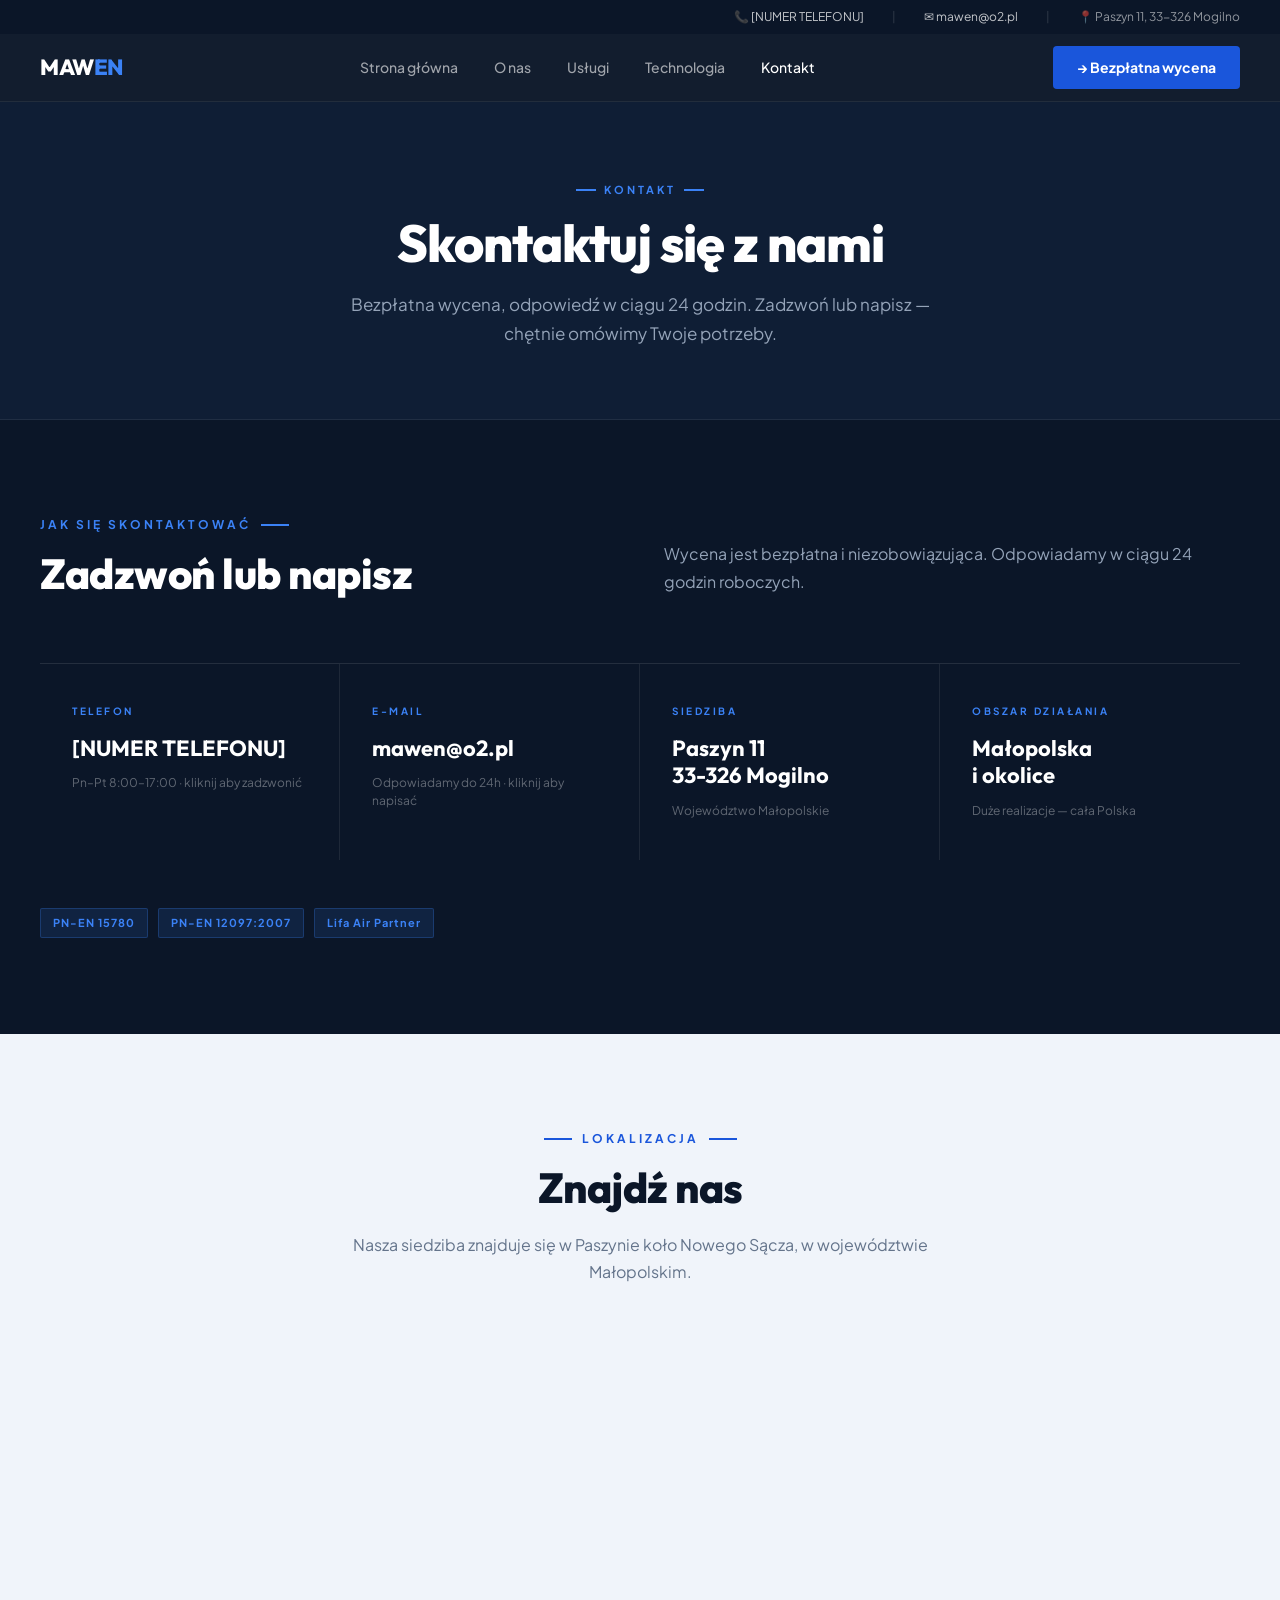
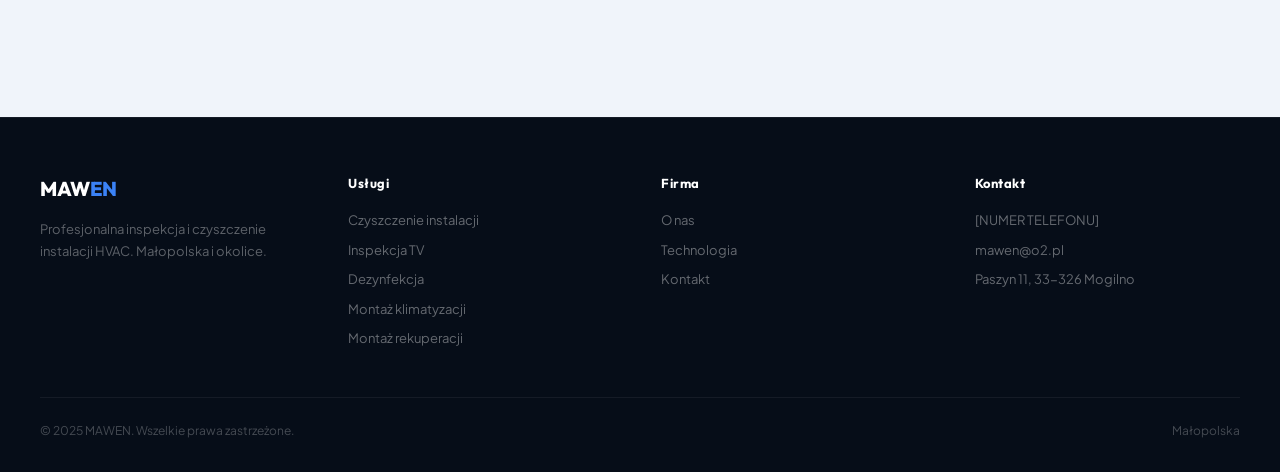
==== commit 6b36243c: "aktualizacja e-mail z malej litery" ====
--- a/kontakt.html
+++ b/kontakt.html
@@ -19,7 +19,7 @@
 <div class="topbar">
   <a href="tel:[NUMER TELEFONU]">📞 [NUMER TELEFONU]</a>
   <span class="topbar-sep">|</span>
-  <a href="mailto:Mawen@o2.pl">✉ Mawen@o2.pl</a>
+  <a href="mailto:mawen@o2.pl">✉ mawen@o2.pl</a>
   <span class="topbar-sep">|</span>
   <span>📍 Paszyn 11, 33-326 Mogilno</span>
 </div>
@@ -62,9 +62,9 @@
       <div class="kontakt-card-val">[NUMER TELEFONU]</div>
       <div class="kontakt-card-hint">Pn–Pt 8:00–17:00 · kliknij aby zadzwonić</div>
     </a>
-    <a href="mailto:Mawen@o2.pl?subject=Zapytanie%20o%20wycenę%20HVAC" class="kontakt-card">
+    <a href="mailto:mawen@o2.pl?subject=Zapytanie%20o%20wycenę%20HVAC" class="kontakt-card">
       <div class="kontakt-card-tag">E-mail</div>
-      <div class="kontakt-card-val">Mawen@o2.pl</div>
+      <div class="kontakt-card-val">mawen@o2.pl</div>
       <div class="kontakt-card-hint">Odpowiadamy do 24h · kliknij aby napisać</div>
     </a>
     <div class="kontakt-card kontakt-card--plain">
@@ -109,7 +109,7 @@
     <div class="footer-brand"><span class="nav-logo">MAW<span>EN</span></span><p>Profesjonalna inspekcja i czyszczenie instalacji HVAC. Małopolska i okolice.</p></div>
     <div class="footer-col"><h4>Usługi</h4><ul><li><a href="uslugi.html#czyszczenie">Czyszczenie instalacji</a></li><li><a href="uslugi.html#inspekcja">Inspekcja TV</a></li><li><a href="uslugi.html#dezynfekcja">Dezynfekcja</a></li><li><a href="uslugi.html#klimatyzacja">Montaż klimatyzacji</a></li><li><a href="uslugi.html#rekuperacja">Montaż rekuperacji</a></li></ul></div>
     <div class="footer-col"><h4>Firma</h4><ul><li><a href="o-nas.html">O nas</a></li><li><a href="technologia.html">Technologia</a></li><li><a href="kontakt.html">Kontakt</a></li></ul></div>
-    <div class="footer-col"><h4>Kontakt</h4><ul><li><a href="tel:[NUMER TELEFONU]">[NUMER TELEFONU]</a></li><li><a href="mailto:Mawen@o2.pl">Mawen@o2.pl</a></li><li>Paszyn 11, 33-326 Mogilno</li></ul></div>
+    <div class="footer-col"><h4>Kontakt</h4><ul><li><a href="tel:[NUMER TELEFONU]">[NUMER TELEFONU]</a></li><li><a href="mailto:mawen@o2.pl">mawen@o2.pl</a></li><li>Paszyn 11, 33-326 Mogilno</li></ul></div>
   </div>
   <div class="footer-bottom"><span>© 2025 MAWEN. Wszelkie prawa zastrzeżone.</span><span>Małopolska</span></div>
 </footer>
